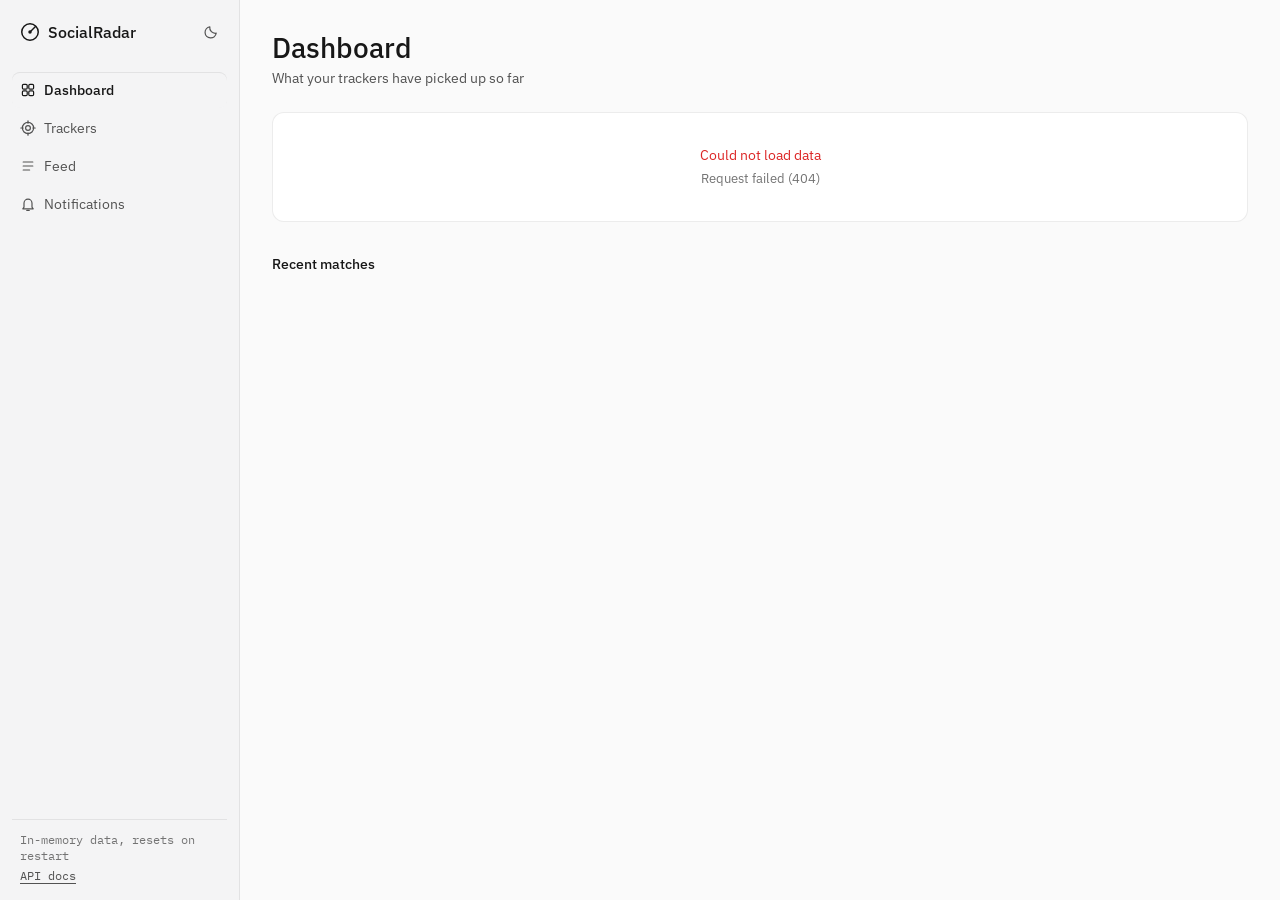
==== static/index.html @ f2bf5f2d "Add files via upload" ====
<!DOCTYPE html>
<html lang="en">
<head>
  <meta charset="UTF-8">
  <meta name="viewport" content="width=device-width, initial-scale=1">
  <title>SocialRadar</title>
  <!-- Fonts load from Google Fonts. Without internet the page falls back to system fonts. -->
  <link rel="preconnect" href="https://fonts.googleapis.com">
  <link rel="preconnect" href="https://fonts.gstatic.com" crossorigin>
  <link rel="stylesheet" href="https://fonts.googleapis.com/css2?family=IBM+Plex+Mono:wght@400;500&family=IBM+Plex+Sans:wght@400;500&display=swap">
  <link rel="stylesheet" href="/static/style.css">
  <!-- Set the theme before the page is drawn, so it does not flash the wrong colours.
       Saved choice first, otherwise the system setting. -->
  <script>
    (function () {
      var theme = null;
      try { theme = localStorage.getItem("socialradar-theme"); } catch (error) {}
      if (theme !== "light" && theme !== "dark") {
        theme = window.matchMedia("(prefers-color-scheme: light)").matches ? "light" : "dark";
      }
      document.documentElement.dataset.theme = theme;
    })();
  </script>
</head>
<body>
<div class="app">

  <!-- ============ SIDEBAR ============ -->
  <aside class="sidebar">
    <div class="sidebar-top">
      <a class="brand" href="#dashboard">
        <svg class="brand-mark" viewBox="0 0 20 20" aria-hidden="true">
          <circle cx="10" cy="10" r="8.25"/>
          <path d="M10 10 L15.5 4.5"/>
          <circle class="solid" cx="10" cy="10" r="1.75"/>
        </svg>
        <span>SocialRadar</span>
      </a>
      <button id="theme-toggle" class="theme-toggle" type="button">
        <svg class="icon-sun" viewBox="0 0 20 20" aria-hidden="true"><circle cx="10" cy="10" r="3.5"/><path d="M10 2v2M10 16v2M2 10h2M16 10h2M4.3 4.3l1.4 1.4M14.3 14.3l1.4 1.4M4.3 15.7l1.4-1.4M14.3 5.7l1.4-1.4"/></svg>
        <svg class="icon-moon" viewBox="0 0 20 20" aria-hidden="true"><path d="M16.5 11.5A7 7 0 0 1 8.5 3.5a7 7 0 1 0 8 8z"/></svg>
      </button>
    </div>

    <nav class="site-nav" aria-label="Main">
      <a href="#dashboard" data-view="dashboard">
        <svg viewBox="0 0 20 20" aria-hidden="true"><rect x="3" y="3" width="6" height="6" rx="1.5"/><rect x="11" y="3" width="6" height="6" rx="1.5"/><rect x="3" y="11" width="6" height="6" rx="1.5"/><rect x="11" y="11" width="6" height="6" rx="1.5"/></svg>
        <span>Dashboard</span>
      </a>
      <a href="#trackers" data-view="trackers">
        <svg viewBox="0 0 20 20" aria-hidden="true"><circle cx="10" cy="10" r="7"/><circle cx="10" cy="10" r="3"/><path d="M10 1v3M10 16v3M1 10h3M16 10h3"/></svg>
        <span>Trackers</span>
      </a>
      <a href="#feed" data-view="feed">
        <svg viewBox="0 0 20 20" aria-hidden="true"><path d="M4 5h12M4 10h12M4 15h8"/></svg>
        <span>Feed</span>
      </a>
      <a href="#notifications" data-view="notifications">
        <svg viewBox="0 0 20 20" aria-hidden="true"><path d="M5 14V9a5 5 0 0 1 10 0v5l1.5 2h-13L5 14z"/><path d="M8.5 18h3"/></svg>
        <span>Notifications</span>
        <span id="nav-unread" class="nav-count"></span>
      </a>
    </nav>

    <div class="sidebar-foot">
      <span>In-memory data, resets on restart</span>
      <a href="/docs">API docs</a>
    </div>
  </aside>

  <!-- ============ CONTENT ============ -->
  <main class="content">
    <!-- Messages about the last action (success or error) appear here. -->
    <p id="notice" class="notice" role="status" hidden></p>

    <!-- ============ DASHBOARD ============ -->
    <section id="view-dashboard" class="view" hidden>
      <header class="page-head">
        <h1>Dashboard</h1>
        <p>What your trackers have picked up so far</p>
      </header>
      <div id="dashboard-stats"></div>
      <div id="dashboard-pipeline"></div>

      <h2>Recent matches</h2>
      <div id="dashboard-recent"></div>
    </section>

    <!-- ============ TRACKERS ============ -->
    <section id="view-trackers" class="view" hidden>
      <header class="page-head">
        <h1>Trackers</h1>
        <p>Each tracker watches Bluesky and Threads posts for its keywords</p>
      </header>
      <div class="two-columns">
        <div>
          <h2>All trackers</h2>
          <div id="tracker-list"></div>
        </div>

        <aside class="side">
          <section class="panel">
            <h2 id="tracker-form-title">New tracker</h2>
            <form id="tracker-form" novalidate>
              <label for="tracker-name">Name</label>
              <input id="tracker-name" type="text" maxlength="80" placeholder="Website Leads">

              <label for="tracker-keywords">Keywords</label>
              <textarea id="tracker-keywords" rows="4" placeholder="нужен сайт&#10;website developer"></textarea>
              <p class="hint">One per line or comma-separated, case is ignored</p>

              <label for="tracker-excluded">Excluded keywords <span class="optional">optional</span></label>
              <textarea id="tracker-excluded" rows="3" placeholder="бесплатно&#10;стажировка"></textarea>
              <p class="hint">A post containing any of these is ignored</p>

              <fieldset>
                <legend>Platforms</legend>
                <label class="check"><input type="checkbox" name="platform" value="bluesky" checked> Bluesky</label>
                <label class="check"><input type="checkbox" name="platform" value="threads" checked> Threads</label>
              </fieldset>

              <label class="check"><input id="tracker-active" type="checkbox" checked> Active</label>

              <p id="tracker-form-error" class="form-error" hidden></p>

              <div class="form-actions">
                <button id="tracker-submit" type="submit" class="primary">Create tracker</button>
                <button id="tracker-cancel" type="button" hidden>Cancel</button>
              </div>
            </form>
          </section>
        </aside>
      </div>
    </section>

    <!-- ============ FEED ============ -->
    <section id="view-feed" class="view" hidden>
      <header class="page-head">
        <h1>Feed</h1>
        <p>Posts that matched a tracker, each one a potential lead</p>
      </header>
      <div class="two-columns">
        <div>
          <div class="toolbar">
            <div class="field">
              <label for="filter-platform">Platform</label>
              <select id="filter-platform">
                <option value="">All</option>
                <option value="bluesky">Bluesky</option>
                <option value="threads">Threads</option>
              </select>
            </div>
            <div class="field">
              <label for="filter-tracker">Tracker</label>
              <select id="filter-tracker">
                <option value="">All</option>
              </select>
            </div>
            <div class="field">
              <label for="filter-status">Status</label>
              <select id="filter-status">
                <option value="">All</option>
                <option value="new">New</option>
                <option value="saved">Saved</option>
                <option value="contacted">Contacted</option>
                <option value="dismissed">Dismissed</option>
              </select>
            </div>
          </div>

          <div id="feed-list"></div>
        </div>

        <aside class="side">
          <section class="panel">
            <h2>Demo data</h2>
            <p class="hint">Loads 10 prepared test posts. They are examples written for this project, not real posts from Bluesky or Threads.</p>
            <button id="seed-button" type="button">Import demo posts</button>
          </section>

          <section class="panel">
            <h2>Add a post manually</h2>
            <form id="post-form" novalidate>
              <label for="post-platform">Platform</label>
              <select id="post-platform">
                <option value="bluesky">Bluesky</option>
                <option value="threads">Threads</option>
              </select>

              <label for="post-author">Author</label>
              <input id="post-author" type="text" maxlength="100" placeholder="anna.bsky.social">

              <label for="post-external-id">Post ID</label>
              <input id="post-external-id" type="text" maxlength="100" placeholder="post-001">
              <p class="hint">Unique per platform</p>

              <label for="post-text">Text</label>
              <textarea id="post-text" rows="4" maxlength="2000" placeholder="Мне нужен сайт для магазина"></textarea>

              <label for="post-url">URL</label>
              <input id="post-url" type="url" placeholder="https://bsky.app/profile/…/post/…">

              <p id="post-form-error" class="form-error" hidden></p>

              <div class="form-actions">
                <button type="submit" class="primary">Add post</button>
              </div>
            </form>
          </section>
        </aside>
      </div>

      <h2>All ingested posts</h2>
      <p class="hint">Every post received, including those that matched no tracker</p>
      <div id="post-list"></div>
    </section>

    <!-- ============ NOTIFICATIONS ============ -->
    <section id="view-notifications" class="view" hidden>
      <header class="page-head">
        <h1>Notifications</h1>
        <p>One for every new match</p>
      </header>
      <div class="toolbar">
        <div class="field">
          <label for="filter-read">Show</label>
          <select id="filter-read">
            <option value="">All</option>
            <option value="false">Unread</option>
            <option value="true">Read</option>
          </select>
        </div>
      </div>
      <div id="notification-list"></div>
    </section>
  </main>

</div>
<script src="/static/app.js"></script>
</body>
</html>
---- static/style.css ----
/* SocialRadar — a radar operator's console.

   Rules of this stylesheet:
   - Every surface, border and text colour comes from one graphite ramp.
   - One accent, the "signal" green. It appears only where the radar found
     something: the keyword inside a post, and the dot next to anything
     that is new, unread or active.
   - Spacing sits on a 4px grid. Two type families: Plex Sans for the
     interface, Plex Mono for figures and meta. */

:root {
  color-scheme: dark;

  /* Graphite ramp */
  --deep: #0f0f10; /* sidebar */
  --bg: #141415; /* page */
  --card: #19191b;
  --raised: #232325; /* active row, buttons, tags */
  --hairline: rgba(237, 237, 237, 0.08);
  --hairline-strong: rgba(237, 237, 237, 0.14);

  /* Three text roles */
  --text: #ededed;
  --text-2: #a1a1a6;
  --muted: #85858b;

  --raised-hover: #2b2b2e;
  --primary-hover: #ffffff;

  /* The one accent, plus a toned-down red for errors */
  --signal: #46d08f; /* dots and the pipeline bar */
  --signal-text: #46d08f; /* keyword found in a post */
  --signal-wash: rgba(70, 208, 143, 0.14);
  --negative: #e5484d;

  /* Neutral steps of the pipeline bar */
  --step-1: rgba(237, 237, 237, 0.62);
  --step-2: rgba(237, 237, 237, 0.34);
  --step-3: rgba(237, 237, 237, 0.14);

  --sans: "IBM Plex Sans", ui-sans-serif, system-ui, -apple-system, "Segoe UI", Arial, sans-serif;
  --mono: "IBM Plex Mono", ui-monospace, "SF Mono", Menlo, Consolas, monospace;

  --ease: cubic-bezier(0.22, 1, 0.36, 1);
}

/* Light theme: the same roles with light values. The <html> element gets
   data-theme="light" or "dark" from the script in index.html / app.js,
   and every rule below uses the variables, so nothing else has to change. */
:root[data-theme="light"] {
  color-scheme: light;

  --deep: #f4f4f5;
  --bg: #fafafa;
  --card: #ffffff;
  --raised: #f4f4f5;
  --hairline: rgba(23, 23, 23, 0.08);
  --hairline-strong: rgba(23, 23, 23, 0.16);

  --text: #171717;
  --text-2: #525252;
  --muted: #737373;

  --raised-hover: #e9e9eb;
  --primary-hover: #000000;

  --signal: #16a34a;
  --signal-text: #0b6e3c;
  --signal-wash: rgba(22, 163, 74, 0.14);
  --negative: #dc2626;

  --step-1: rgba(23, 23, 23, 0.55);
  --step-2: rgba(23, 23, 23, 0.3);
  --step-3: rgba(23, 23, 23, 0.12);
}

* {
  box-sizing: border-box;
}

html {
  -webkit-text-size-adjust: 100%;
}

body {
  margin: 0;
  background: var(--bg);
  color: var(--text);
  font-family: var(--sans);
  font-size: 14px;
  line-height: 20px;
}

[hidden] {
  display: none !important;
}

a {
  color: inherit;
}

/* ---------- App frame ---------- */

.app {
  display: grid;
  grid-template-columns: 240px minmax(0, 1fr);
  min-height: 100vh;
}

.content {
  min-width: 0;
  max-width: 1440px;
  padding: 32px 32px 64px;
}

/* ---------- Sidebar ---------- */

.sidebar {
  position: sticky;
  top: 0;
  display: flex;
  flex-direction: column;
  height: 100vh;
  padding: 16px 12px;
  background: var(--deep);
  border-right: 1px solid var(--hairline);
}

.sidebar-top {
  display: flex;
  align-items: center;
  justify-content: space-between;
  gap: 8px;
}

/* Theme switch: shows a sun in the dark theme and a moon in the light one. */
.theme-toggle {
  display: grid;
  place-items: center;
  width: 32px;
  padding: 0;
  border-color: transparent;
  background: none;
  color: var(--text-2);
}

.theme-toggle:hover {
  color: var(--text);
}

.theme-toggle svg {
  width: 16px;
  height: 16px;
  fill: none;
  stroke: currentColor;
  stroke-width: 1.5;
  stroke-linecap: round;
  stroke-linejoin: round;
}

.theme-toggle .icon-moon,
:root[data-theme="light"] .theme-toggle .icon-sun {
  display: none;
}

:root[data-theme="light"] .theme-toggle .icon-moon {
  display: block;
}

.brand {
  display: flex;
  align-items: center;
  gap: 8px;
  height: 32px;
  padding: 0 8px;
  font-size: 16px;
  font-weight: 500;
  line-height: 1;
  text-decoration: none;
}

.brand-mark {
  width: 20px;
  height: 20px;
  fill: none;
  stroke: currentColor;
  stroke-width: 1.5;
  stroke-linecap: round;
}

.brand-mark .solid {
  fill: currentColor;
  stroke: none;
}

.site-nav {
  display: flex;
  flex-direction: column;
  gap: 2px;
  margin-top: 24px;
}

.site-nav a {
  display: flex;
  align-items: center;
  gap: 8px;
  height: 36px;
  padding: 0 8px;
  border-radius: 8px;
  color: var(--text-2);
  text-decoration: none;
  transition: background-color 140ms var(--ease), color 140ms var(--ease);
}

.site-nav a:hover {
  color: var(--text);
}

.site-nav a[aria-current="page"] {
  background: var(--raised);
  box-shadow: inset 0 1px 0 var(--hairline);
  color: var(--text);
  font-weight: 500;
}

.site-nav svg {
  flex: none;
  width: 16px;
  height: 16px;
  fill: none;
  stroke: currentColor;
  stroke-width: 1.5;
  stroke-linecap: round;
  stroke-linejoin: round;
}

.nav-count {
  margin-left: auto;
  color: var(--text-2);
  font-family: var(--mono);
  font-size: 12px;
  font-weight: 400;
}

.sidebar-foot {
  display: grid;
  gap: 4px;
  margin-top: auto;
  padding: 12px 8px 0;
  border-top: 1px solid var(--hairline);
  color: var(--muted);
  font-family: var(--mono);
  font-size: 12px;
  line-height: 16px;
}

.sidebar-foot a {
  color: var(--text-2);
  text-underline-offset: 3px;
}

.sidebar-foot a:hover {
  color: var(--text);
}

/* ---------- Text ---------- */

.page-head {
  margin-bottom: 24px;
}

h1 {
  margin: 0;
  font-size: 28px;
  line-height: 32px;
  font-weight: 500;
}

.page-head p {
  margin: 4px 0 0;
  color: var(--text-2);
}

h2 {
  margin: 32px 0 12px;
  font-size: 14px;
  line-height: 20px;
  font-weight: 500;
}

.two-columns > div > h2:first-child,
.panel h2 {
  margin-top: 0;
}

h3 {
  margin: 0;
  font-size: 15px;
  line-height: 20px;
  font-weight: 500;
}

.hint {
  margin: 4px 0 0;
  color: var(--muted);
  font-size: 13px;
}

h2 + .hint {
  margin: -8px 0 12px;
}

.optional {
  color: var(--muted);
  font-weight: 400;
}

/* Figures and meta: platform, time, counts, keywords. */
.meta,
.tag,
.time,
.number {
  font-family: var(--mono);
  font-size: 12px;
  line-height: 16px;
  font-variant-numeric: tabular-nums;
}

.meta,
.time {
  color: var(--muted);
}

/* ---------- Layout ---------- */

.two-columns {
  display: grid;
  grid-template-columns: minmax(0, 1fr) 320px;
  gap: 24px;
  align-items: start;
}

.side {
  display: grid;
  gap: 12px;
}

.panel,
.list,
.toolbar,
.table-wrap,
.state,
.stats div {
  background: var(--card);
  border: 1px solid var(--hairline);
  border-radius: 12px;
}

.panel {
  padding: 20px;
}

#view-notifications .toolbar,
#notification-list {
  max-width: 800px;
}

/* ---------- Notice (result of the last action) ---------- */

.notice {
  display: flex;
  align-items: center;
  gap: 8px;
  margin: 0 0 16px;
  padding: 8px 12px;
  border: 1px solid var(--hairline);
  border-radius: 8px;
  background: var(--raised);
}

.notice::before {
  content: "";
  flex: none;
  width: 6px;
  height: 6px;
  border-radius: 50%;
  background: var(--signal);
}

.notice.error {
  color: var(--negative);
}

.notice.error::before {
  background: var(--negative);
}

/* ---------- Loading / empty / error states ---------- */

.state {
  margin: 0;
  padding: 32px 20px;
  color: var(--text-2);
  text-align: center;
}

.state span {
  display: block;
  margin-top: 4px;
  color: var(--muted);
  font-size: 13px;
}

.state.error {
  color: var(--negative);
}

.state a {
  color: var(--text);
  text-underline-offset: 3px;
}

/* ---------- Buttons ---------- */

button {
  height: 32px;
  padding: 0 12px;
  border: 1px solid var(--hairline);
  border-radius: 8px;
  background: var(--raised);
  color: var(--text);
  font: inherit;
  font-size: 13px;
  font-weight: 500;
  cursor: pointer;
  transition: background-color 140ms var(--ease), border-color 140ms var(--ease),
    transform 140ms var(--ease);
}

button:hover {
  border-color: var(--hairline-strong);
  background: var(--raised-hover);
}

button:active {
  transform: scale(0.98);
}

/* Primary action: off-white from the ramp, so the accent stays rare. */
button.primary {
  height: 36px;
  padding: 0 16px;
  border-color: var(--text);
  background: var(--text);
  color: var(--bg);
}

button.primary:hover {
  border-color: var(--primary-hover);
  background: var(--primary-hover);
}

button.danger-armed,
button.danger-armed:hover {
  border-color: var(--negative);
  background: var(--negative);
  color: var(--deep);
}

button:disabled {
  opacity: 0.5;
  cursor: default;
}

button:focus-visible,
a:focus-visible,
input:focus-visible,
textarea:focus-visible,
select:focus-visible {
  outline: 2px solid var(--text);
  outline-offset: 2px;
}

/* ---------- Forms ---------- */

form label,
.field label,
legend {
  display: block;
  margin: 16px 0 4px;
  color: var(--text-2);
  font-size: 13px;
  font-weight: 500;
}

form > label:first-child {
  margin-top: 0;
}

input[type="text"],
input[type="url"],
textarea,
select {
  width: 100%;
  padding: 8px 12px;
  border: 1px solid var(--hairline-strong);
  border-radius: 8px;
  background: var(--bg);
  color: var(--text);
  font: inherit;
}

input[type="text"],
input[type="url"],
select {
  height: 36px;
  padding-top: 0;
  padding-bottom: 0;
}

input::placeholder,
textarea::placeholder {
  color: var(--muted);
}

textarea {
  display: block;
  resize: vertical;
}

input[type="checkbox"] {
  width: 16px;
  height: 16px;
  margin: 0;
  accent-color: var(--text);
}

fieldset {
  margin: 16px 0 0;
  padding: 0;
  border: 0;
}

legend {
  margin: 0;
  padding: 0;
}

form label.check {
  display: inline-flex;
  align-items: center;
  gap: 8px;
  margin: 4px 16px 0 0;
  color: var(--text);
  font-size: 14px;
  font-weight: 400;
}

form > label.check {
  margin-top: 16px;
}

.form-error {
  margin: 16px 0 0;
  color: var(--negative);
  font-size: 13px;
}

.form-actions {
  display: flex;
  gap: 8px;
  margin-top: 20px;
}

.panel > button {
  margin-top: 12px;
}

.toolbar {
  display: flex;
  flex-wrap: wrap;
  gap: 12px;
  margin-bottom: 12px;
  padding: 16px;
}

.toolbar .field {
  flex: 1 1 140px;
}

.toolbar .field label {
  margin-top: 0;
}

/* ---------- Dashboard ---------- */

.stats {
  display: grid;
  grid-template-columns: repeat(4, minmax(0, 1fr));
  gap: 12px;
  margin: 0;
}

.stats div {
  padding: 16px 20px 20px;
}

.stats dt {
  color: var(--text-2);
  font-size: 13px;
}

.stats dd {
  margin: 8px 0 0;
  font-family: var(--mono);
  font-size: 28px;
  line-height: 1;
  font-weight: 500;
  font-variant-numeric: tabular-nums;
}

/* Lead pipeline: one stacked bar. Only "new" gets the accent,
   the other statuses are neutral steps of the ramp. */

.pipeline {
  margin-top: 12px;
}

.pipeline-head {
  display: flex;
  align-items: baseline;
  justify-content: space-between;
  gap: 12px;
}

.pipeline-head h2 {
  margin: 0;
}

.pipeline-bar {
  display: flex;
  gap: 2px;
  height: 12px;
  margin: 16px 0;
}

.pipeline-bar span {
  min-width: 4px;
  border-radius: 2px;
}

.pipeline-bar span:first-child {
  border-radius: 6px 2px 2px 6px;
}

.pipeline-bar span:last-child {
  border-radius: 2px 6px 6px 2px;
}

.pipeline-bar span:only-child {
  border-radius: 6px;
}

.seg-new {
  background: var(--signal);
}

.seg-saved {
  background: var(--step-1);
}

.seg-contacted {
  background: var(--step-2);
}

.seg-dismissed {
  background: var(--step-3);
}

.pipeline-legend {
  display: grid;
  grid-template-columns: repeat(4, minmax(0, 1fr));
  gap: 12px;
  margin: 0;
}

.pipeline-legend dt {
  display: flex;
  align-items: center;
  gap: 8px;
  color: var(--text-2);
  font-size: 13px;
}

.pipeline-legend dt i {
  width: 8px;
  height: 8px;
  border-radius: 2px;
}

.pipeline-legend dd {
  margin: 4px 0 0 16px;
  font-family: var(--mono);
  font-size: 14px;
  font-variant-numeric: tabular-nums;
}

/* ---------- Lists (trackers, leads, notifications) ---------- */

.list {
  margin: 0;
  padding: 0;
  list-style: none;
}

.list > li {
  padding: 16px 20px;
}

.list > li + li {
  border-top: 1px solid var(--hairline);
}

.row-head {
  display: flex;
  flex-wrap: wrap;
  align-items: center;
  gap: 4px 12px;
}

.row-head .status {
  margin-left: auto;
}

.author {
  font-weight: 500;
  overflow-wrap: anywhere;
}

/* Status with the signal dot. The dot is green only for things that are
   live or waiting for the user: new leads, unread notifications,
   active trackers. */
.status {
  display: inline-flex;
  align-items: center;
  gap: 8px;
  color: var(--text-2);
  font-size: 13px;
  white-space: nowrap;
}

.status::before {
  content: "";
  width: 6px;
  height: 6px;
  border-radius: 50%;
  background: var(--muted);
}

.status-new,
.status-unread,
.status-active {
  color: var(--text);
}

.status-new::before,
.status-unread::before,
.status-active::before {
  background: var(--signal);
}

.status-dismissed,
.status-paused,
.status-read {
  color: var(--muted);
}

.status-dismissed::before,
.status-paused::before,
.status-read::before {
  background: none;
  box-shadow: inset 0 0 0 1px var(--muted);
}

.tags {
  display: flex;
  flex-wrap: wrap;
  gap: 4px;
}

.tag {
  padding: 2px 8px;
  border-radius: 4px;
  background: var(--raised);
  color: var(--text);
  overflow-wrap: anywhere;
}

.tag-excluded {
  color: var(--muted);
  text-decoration: line-through;
}

.tag-demo {
  background: none;
  box-shadow: inset 0 0 0 1px var(--hairline-strong);
  color: var(--muted);
}

.post-text {
  margin: 8px 0;
  font-size: 15px;
  line-height: 22px;
  overflow-wrap: anywhere;
}

/* The moment of the product: the keyword the radar picked up. */
mark {
  padding: 0 2px;
  border-radius: 4px;
  background: var(--signal-wash);
  color: var(--signal-text);
}

.match-line {
  margin: 0;
  color: var(--text-2);
  font-size: 13px;
}

.match-line .meta {
  margin-left: 8px;
}

.actions {
  display: flex;
  flex-wrap: wrap;
  align-items: center;
  gap: 8px;
  margin-top: 12px;
}

.actions a {
  margin-left: auto;
  color: var(--text-2);
  font-size: 13px;
  text-underline-offset: 3px;
  transition: color 140ms var(--ease);
}

.actions a:hover {
  color: var(--text);
}

/* Without buttons (dashboard) the link sits right under the match line. */
.actions-bare {
  margin-top: 4px;
}

.actions-bare a {
  margin-left: 0;
}

.lead-dismissed .post-text {
  color: var(--muted);
}

/* Tracker rows */

.tracker-paused h3 {
  color: var(--text-2);
}

.details {
  display: grid;
  grid-template-columns: 96px minmax(0, 1fr);
  gap: 8px 12px;
  margin: 12px 0 0;
}

.details dt {
  color: var(--muted);
  font-size: 13px;
}

.details dd {
  margin: 0;
}

/* Notifications */

.notification-message {
  margin: 8px 0 0;
}

.notification:not(.unread) .notification-message {
  color: var(--text-2);
}

.notification blockquote {
  margin: 8px 0 0;
  padding-left: 12px;
  border-left: 1px solid var(--hairline-strong);
  color: var(--muted);
  font-size: 13px;
  overflow-wrap: anywhere;
}

/* ---------- Posts table ---------- */

.table-wrap {
  overflow-x: auto;
}

table {
  width: 100%;
  border-collapse: collapse;
  font-size: 13px;
}

th,
td {
  padding: 12px 20px 12px 0;
  border-bottom: 1px solid var(--hairline);
  text-align: left;
  vertical-align: top;
}

th:first-child,
td:first-child {
  padding-left: 20px;
}

tbody tr:last-child td {
  border-bottom: 0;
}

th {
  color: var(--muted);
  font-weight: 400;
  white-space: nowrap;
}

td.text-cell {
  min-width: 260px;
  color: var(--text-2);
}

td.number,
th.number {
  text-align: right;
}

td.number {
  color: var(--text);
}

td:last-child {
  padding: 8px 20px 8px 0;
  text-align: right;
  white-space: nowrap;
}

/* ---------- Medium screens: forms move under the list ---------- */

@media (max-width: 1080px) {
  .two-columns {
    grid-template-columns: minmax(0, 1fr);
  }

  .stats,
  .pipeline-legend {
    grid-template-columns: repeat(2, minmax(0, 1fr));
  }
}

/* ---------- Small screens: sidebar becomes a top bar ---------- */

@media (max-width: 760px) {
  .app {
    display: block;
  }

  .sidebar {
    z-index: 5;
    height: auto;
    padding: 12px 8px 8px;
    border-right: 0;
    border-bottom: 1px solid var(--hairline);
  }

  .site-nav {
    flex-direction: row;
    gap: 4px;
    margin-top: 8px;
    overflow-x: auto;
  }

  .site-nav a {
    flex: none;
    padding: 0 12px;
  }

  .site-nav svg,
  .sidebar-foot {
    display: none;
  }

  .nav-count {
    margin-left: 0;
  }

  .content {
    padding: 20px 16px 48px;
  }

  h1 {
    font-size: 24px;
    line-height: 28px;
  }

  .list > li,
  .panel {
    padding: 16px;
  }

  .actions a {
    margin-left: 0;
    flex-basis: 100%;
  }
}

@media (prefers-reduced-motion: reduce) {
  * {
    transition: none !important;
  }
}
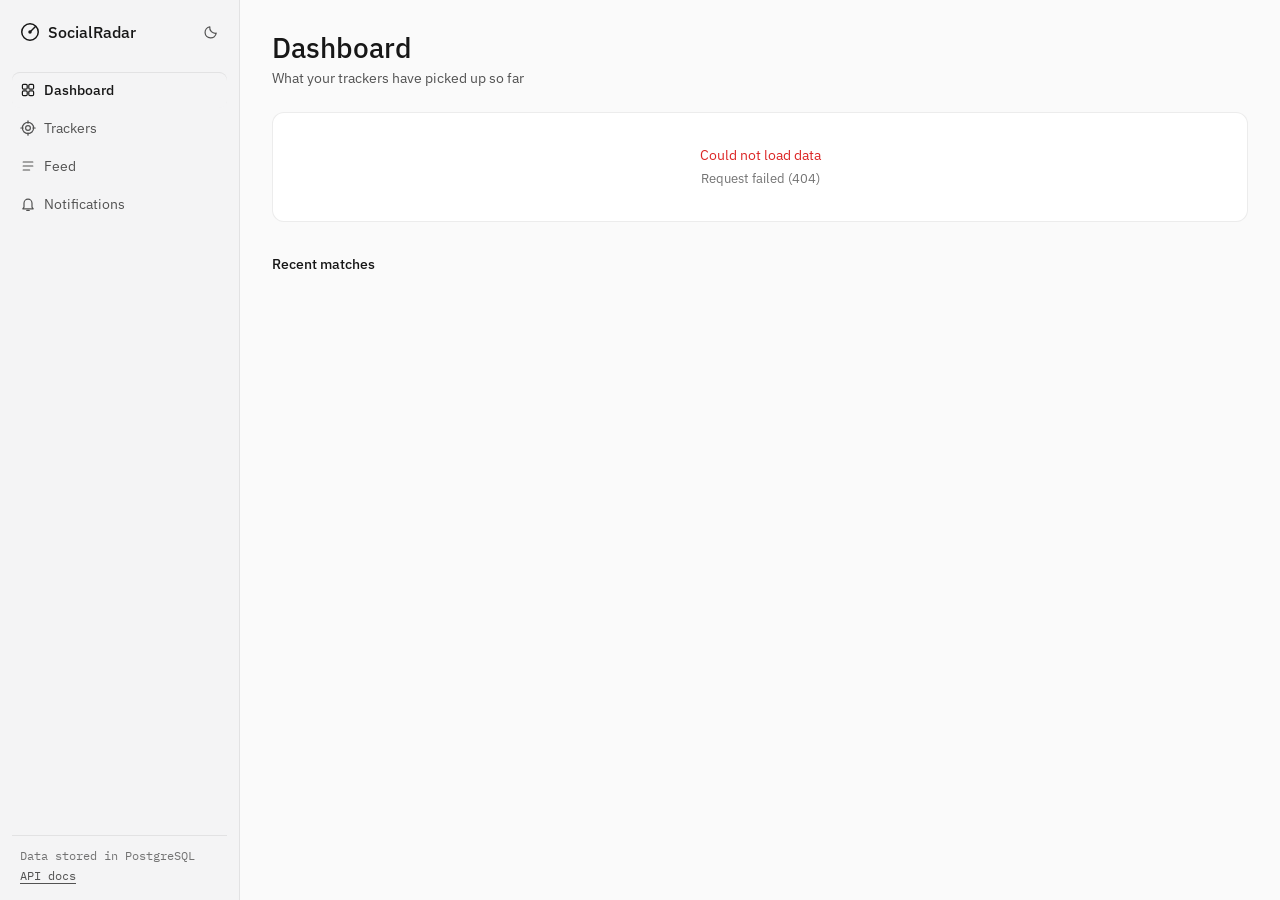
==== commit 838ae643: "Add PostgreSQL, SQLAlchemy models and Alembic migrations" ====
--- a/static/index.html
+++ b/static/index.html
@@ -63,7 +63,7 @@
     </nav>
 
     <div class="sidebar-foot">
-      <span>In-memory data, resets on restart</span>
+      <span>Data stored in PostgreSQL</span>
       <a href="/docs">API docs</a>
     </div>
   </aside>
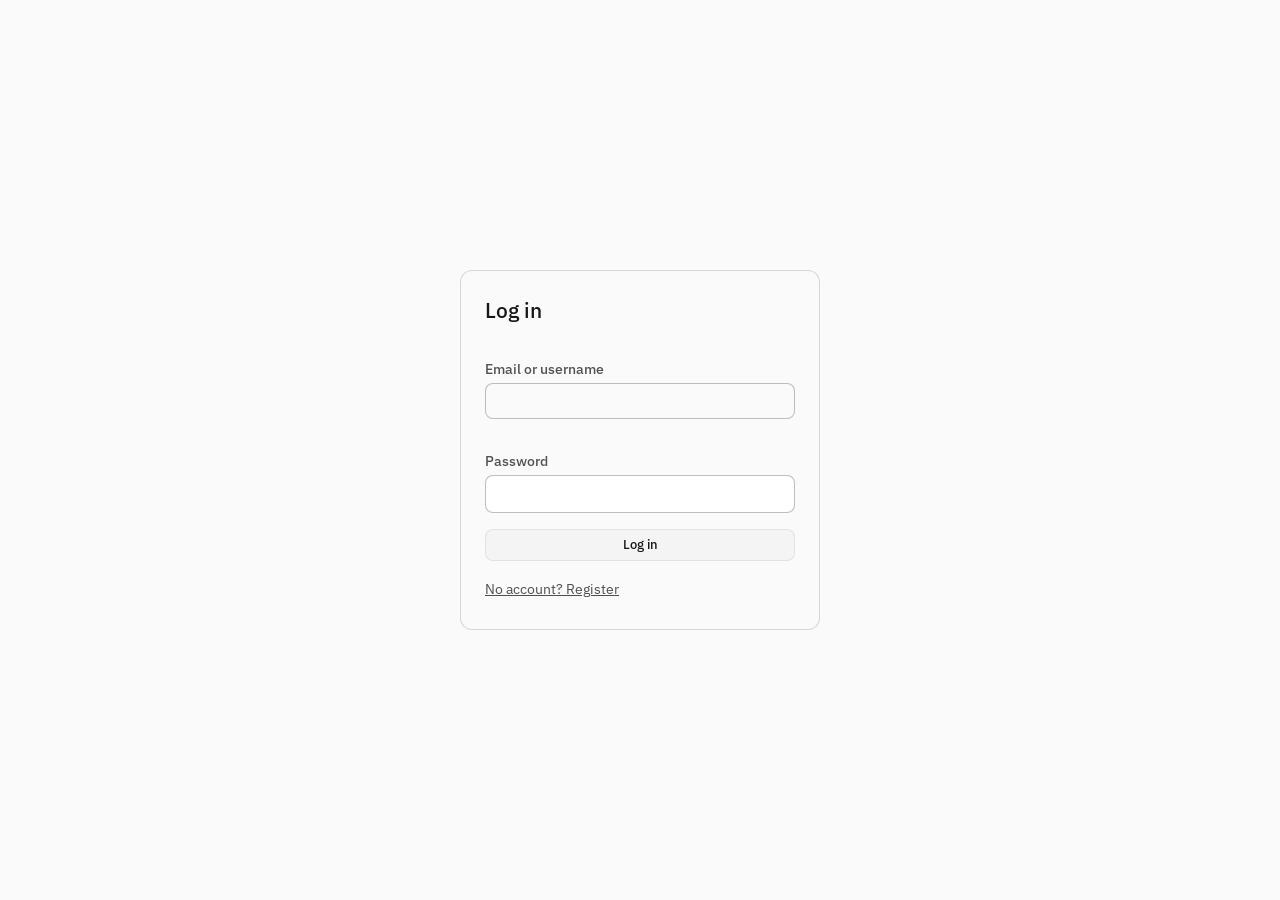
==== commit a38d8419: "Add authentication and authorization" ====
--- a/static/index.html
+++ b/static/index.html
@@ -23,6 +23,25 @@
   </script>
 </head>
 <body>
+<!-- ============ LOGIN / REGISTER ============ -->
+<div id="auth-screen" class="auth-screen" hidden>
+  <form id="auth-form" class="auth-card" novalidate>
+    <h1 id="auth-title">Log in</h1>
+    <label id="auth-email-row" hidden>Email
+      <input id="auth-email" type="email" autocomplete="email">
+    </label>
+    <label><span id="auth-login-label">Email or username</span>
+      <input id="auth-login" type="text" autocomplete="username" required>
+    </label>
+    <label>Password
+      <input id="auth-password" type="password" autocomplete="current-password" required>
+    </label>
+    <p id="auth-error" class="auth-error" role="alert" hidden></p>
+    <button id="auth-submit" type="submit">Log in</button>
+    <button id="auth-switch" class="auth-switch" type="button">No account? Register</button>
+  </form>
+</div>
+
 <div class="app">
 
   <!-- ============ SIDEBAR ============ -->
@@ -63,6 +82,8 @@
     </nav>
 
     <div class="sidebar-foot">
+      <span id="user-name" class="user-name"></span>
+      <button id="logout" class="auth-switch" type="button">Log out</button>
       <span>Data stored in PostgreSQL</span>
       <a href="/docs">API docs</a>
     </div>
--- a/static/style.css
+++ b/static/style.css
@@ -1035,3 +1035,19 @@
     transition: none !important;
   }
 }
+
+/* ---- Login / register ---- */
+.auth-screen { position: fixed; inset: 0; z-index: 100; display: flex; align-items: center;
+  justify-content: center; background: var(--bg, #f6f7f9); }
+.auth-screen[hidden] { display: none; }
+.auth-card { display: flex; flex-direction: column; gap: 12px; width: min(360px, 90vw);
+  padding: 24px; border: 1px solid rgba(128,128,128,.3); border-radius: 12px;
+  background: var(--surface, var(--bg, #fff)); }
+.auth-card h1 { margin: 0 0 4px; font-size: 1.3rem; }
+.auth-card label { display: flex; flex-direction: column; gap: 4px; font-size: .9rem; }
+.auth-card input { padding: 8px 10px; font: inherit; border-radius: 8px;
+  border: 1px solid rgba(128,128,128,.5); }
+.auth-error { margin: 0; color: #c0392b; font-size: .9rem; }
+.auth-switch { background: none; border: 0; padding: 0; color: inherit; opacity: .75;
+  text-decoration: underline; cursor: pointer; font: inherit; font-size: .85rem; text-align: left; }
+.user-name { font-weight: 600; }
